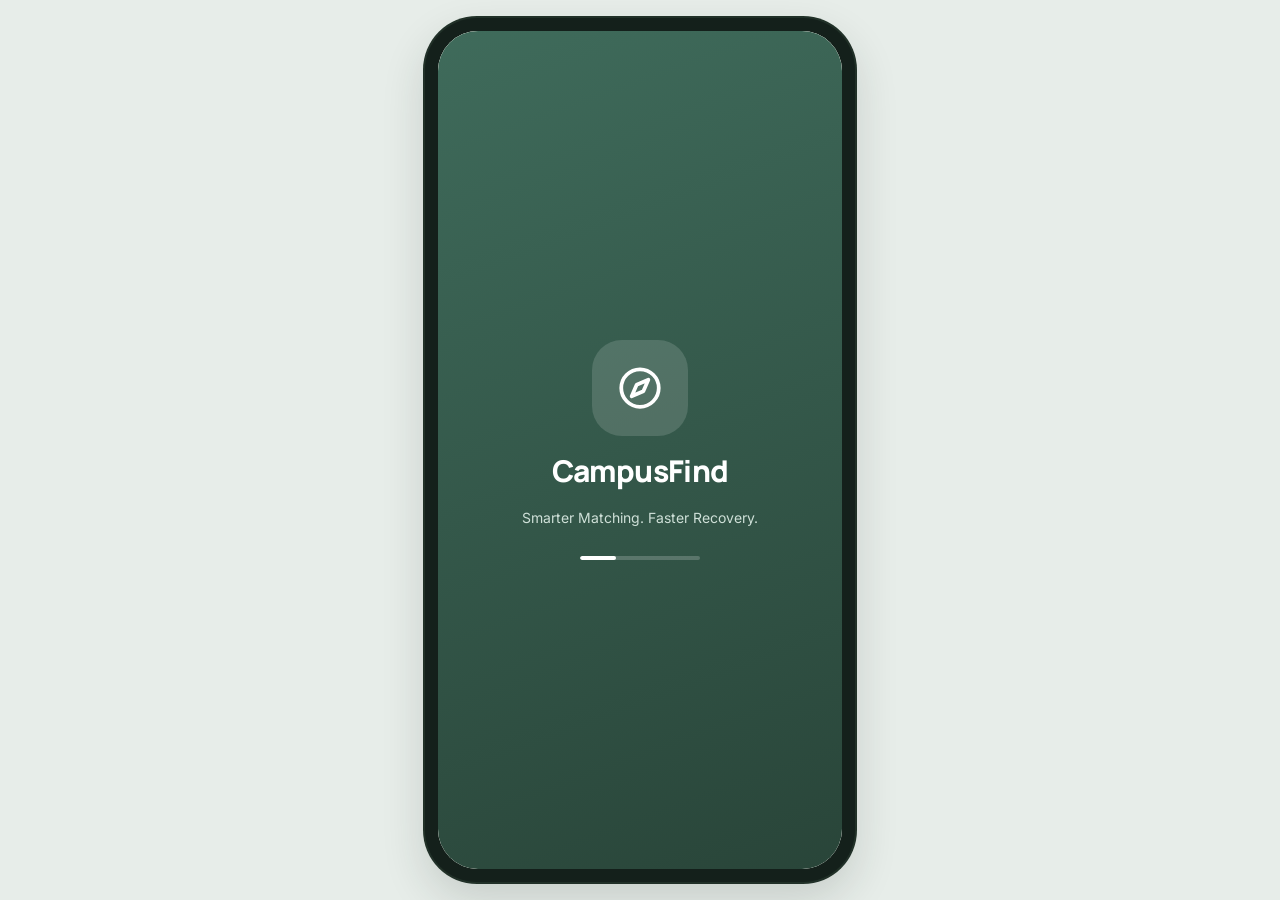
==== frontend/index.html @ 3fe53d8c "frontend" ====
<!DOCTYPE html>
<html lang="en">
<head>
<meta charset="UTF-8">
<meta name="viewport" content="width=device-width, initial-scale=1.0, maximum-scale=1, viewport-fit=cover">
<meta name="theme-color" content="#3F6B5B">
<title>CampusFind — Smarter Matching. Faster Recovery.</title>
<link rel="stylesheet" href="css/styles.css">
</head>
<body>

<div class="device">
  <div class="app">

    <!-- App bar (rendered by JS) -->
    <header class="appbar" id="appbar"></header>

    <!-- Screen container (rendered by JS) -->
    <main class="screen" id="screen"></main>

    <!-- Bottom navigation (rendered by JS) -->
    <nav class="tabbar" id="tabbar"></nav>

    <!-- Floating report button -->
    <button class="fab" id="fab" aria-label="Report an item">
      <svg class="ic" viewBox="0 0 24 24"><path d="M12 5v14M5 12h14"/></svg>
    </button>

    <!-- Sheets / modals -->
    <div class="backdrop" id="backdrop"></div>

    <!-- Splash / onboarding overlay -->
    <div class="overlay" id="splash">
      <div class="splash">
        <div class="logo"><svg class="ic" viewBox="0 0 24 24" style="stroke:#fff;fill:none;stroke-width:1.8"><circle cx="12" cy="12" r="9"/><path d="m16 8-2.4 5.6L8 16l2.4-5.6z"/></svg></div>
        <h1>CampusFind</h1>
        <p>Smarter Matching. Faster Recovery.</p>
        <div class="load"><i></i></div>
      </div>
    </div>
    <div class="overlay" id="onboarding" style="display:none"></div>

  </div>
</div>

<script src="js/art.js"></script>
<script src="js/data.js"></script>
<script src="js/app.js"></script>
</body>
</html>
---- frontend/css/styles.css ----
@import url('https://fonts.googleapis.com/css2?family=Manrope:wght@400;500;600;700;800&family=Inter:wght@400;500;600;700&display=swap');

/* =========================================================
   CampusFind — Mobile-first design system (sage / cream)
   HTML + CSS + Vanilla JS. No frameworks.
   ========================================================= */

:root {
  --sage: #3F6B5B;
  --sage-600: #345a4c;
  --sage-700: #294539;
  --sage-light: #DCE9E2;
  --sage-050: #EDF3EF;
  --cream: #F7F4ED;
  --white: #FFFFFF;
  --charcoal: #1F2925;
  --beige: #C49A6C;
  --beige-bg: #F3E9DA;

  --success: #4F8A68; --success-bg: #E4F0E8;
  --warning: #C58A45; --warning-bg: #F7EDDD;
  --error:   #B85C5C; --error-bg:   #F6E4E2;

  --text: #1F2925;
  --text-2: #566159;
  --muted: #8A958D;
  --faint: #AEB6AE;
  --line: #E9E3D6;
  --line-2: #DED7C7;

  --r: 16px; --r-sm: 12px; --r-lg: 22px; --r-xl: 28px; --pill: 999px;
  --sh-sm: 0 1px 3px rgba(31,41,37,.06);
  --sh: 0 6px 20px rgba(31,41,37,.08);
  --sh-lg: 0 18px 44px rgba(31,41,37,.16);
  --ring: 0 0 0 4px rgba(63,107,91,.18);

  --f-head: "Manrope", system-ui, sans-serif;
  --f-body: "Inter", system-ui, sans-serif;
  --tab-h: 68px;
}

* { box-sizing: border-box; -webkit-tap-highlight-color: transparent; }
html { scroll-behavior: smooth; }
body {
  margin: 0; font-family: var(--f-body); color: var(--text);
  background: #E7EDE9; line-height: 1.5; font-size: 15px;
  -webkit-font-smoothing: antialiased;
  display: grid; place-items: center; min-height: 100vh;
}
a { color: inherit; text-decoration: none; }
img { max-width: 100%; display: block; }
h1,h2,h3,h4 { margin: 0; font-family: var(--f-head); font-weight: 800; letter-spacing: -0.02em; line-height: 1.15; }
p { margin: 0; }
button { font-family: inherit; cursor: pointer; border: none; background: none; }
svg { display: block; }
input, textarea, select { font-family: inherit; }
:focus-visible { outline: none; box-shadow: var(--ring); border-radius: 8px; }
.ic { width: 22px; height: 22px; stroke: currentColor; fill: none; stroke-width: 1.9; stroke-linecap: round; stroke-linejoin: round; }

/* ---------- Device frame (desktop) ---------- */
.device {
  width: 430px; height: 924px; max-height: 96vh;
  background: #14201b; border-radius: 52px; padding: 13px;
  box-shadow: var(--sh-lg), 0 0 0 2px #223229; position: relative;
}
.device::after { /* speaker notch */
  content: ""; position: absolute; top: 26px; left: 50%; transform: translateX(-50%);
  width: 120px; height: 26px; background: #14201b; border-radius: var(--pill); z-index: 40;
}
.app {
  position: relative; width: 100%; height: 100%; background: var(--cream);
  border-radius: 40px; overflow: hidden; display: flex; flex-direction: column;
}

/* ---------- App bar ---------- */
.appbar {
  flex-shrink: 0; padding: 52px 18px 14px; background: var(--cream);
  display: flex; align-items: center; gap: 12px; z-index: 20;
  border-bottom: 1px solid transparent; transition: box-shadow .2s;
}
.appbar.solid { background: var(--white); border-bottom-color: var(--line); }
.appbar .ab-title { font-family: var(--f-head); font-weight: 800; font-size: 19px; }
.appbar .ab-sub { font-size: 12.5px; color: var(--muted); }
.appbar .ab-actions { margin-left: auto; display: flex; gap: 8px; }
.ab-btn { width: 42px; height: 42px; border-radius: 13px; background: var(--white); border: 1px solid var(--line); display: grid; place-items: center; color: var(--charcoal); position: relative; box-shadow: var(--sh-sm); }
.ab-btn .ic { width: 20px; height: 20px; }
.ab-btn .ndot { position: absolute; top: 9px; right: 10px; width: 8px; height: 8px; border-radius: 50%; background: var(--error); border: 2px solid var(--white); }
.ab-back { width: 42px; height: 42px; border-radius: 13px; background: var(--white); border: 1px solid var(--line); display: grid; place-items: center; box-shadow: var(--sh-sm); }
.ab-logo { display: flex; align-items: center; gap: 9px; }
.ab-logo .mk { width: 38px; height: 38px; border-radius: 12px; background: var(--sage); color: #fff; display: grid; place-items: center; }
.ab-logo .mk .ic { width: 20px; height: 20px; }
.ab-logo b { font-family: var(--f-head); font-size: 18px; font-weight: 800; }

/* ---------- Screen scroller ---------- */
.screen { flex: 1; overflow-y: auto; overflow-x: hidden; padding: 4px 18px calc(var(--tab-h) + 28px); -webkit-overflow-scrolling: touch; scroll-behavior: smooth; }
.screen.no-tab { padding-bottom: 28px; }
.screen::-webkit-scrollbar { width: 0; }
.screen-anim { animation: fadeUp .28s ease; }
@keyframes fadeUp { from { opacity: 0; transform: translateY(8px); } to { opacity: 1; transform: none; } }

/* ---------- Bottom tab bar + FAB ---------- */
.tabbar {
  position: absolute; left: 0; right: 0; bottom: 0; height: var(--tab-h);
  background: rgba(255,255,255,.92); backdrop-filter: blur(12px);
  border-top: 1px solid var(--line); display: flex; align-items: stretch;
  z-index: 30; padding: 0 6px;
}
.tabbar.hidden { display: none; }
.tab { flex: 1; display: flex; flex-direction: column; align-items: center; justify-content: center; gap: 3px; color: var(--muted); font-size: 10.5px; font-weight: 600; }
.tab .ic { width: 23px; height: 23px; }
.tab.active { color: var(--sage); }
.tab.report-slot { position: relative; }
.fab {
  position: absolute; left: 50%; bottom: calc(var(--tab-h) - 30px); top: auto; transform: translateX(-50%);
  width: 58px; height: 58px; border-radius: 20px; background: var(--sage); color: #fff;
  display: grid; place-items: center; box-shadow: 0 10px 22px rgba(63,107,91,.42);
  transition: transform .12s; z-index: 31; border: 4px solid var(--cream);
}
.fab:active { transform: translateX(-50%) scale(.94); }
.fab .ic { width: 26px; height: 26px; stroke-width: 2.4; }
.tab.report-slot span { margin-top: 34px; color: var(--sage); }

/* ---------- Buttons ---------- */
.btn {
  display: inline-flex; align-items: center; justify-content: center; gap: 9px;
  height: 50px; padding: 0 22px; border-radius: 14px; font-family: var(--f-head);
  font-size: 15px; font-weight: 700; background: var(--sage); color: #fff;
  transition: transform .08s, box-shadow .16s, background .15s; box-shadow: 0 8px 18px rgba(63,107,91,.26);
}
.btn .ic { width: 19px; height: 19px; stroke-width: 2.3; }
.btn:active { transform: translateY(1px) scale(.99); }
.btn:hover { background: var(--sage-600); }
.btn.block { width: 100%; }
.btn.secondary { background: var(--white); color: var(--sage); border: 1.5px solid var(--sage-light); box-shadow: var(--sh-sm); }
.btn.secondary:hover { background: var(--sage-050); }
.btn.beige { background: var(--beige); box-shadow: 0 8px 18px rgba(196,154,108,.3); }
.btn.beige:hover { background: #b98d5e; }
.btn.ghost { background: var(--sage-050); color: var(--sage); box-shadow: none; }
.btn.success { background: var(--success); box-shadow: 0 8px 18px rgba(79,138,104,.3); }
.btn.sm { height: 40px; font-size: 13.5px; padding: 0 16px; border-radius: 11px; }
.btn.lg { height: 54px; font-size: 16px; }
.btn[disabled] { opacity: .5; pointer-events: none; }

/* sticky action bar at screen bottom */
.sticky-actions { position: sticky; bottom: 0; margin: 18px -18px 0; padding: 14px 18px calc(env(safe-area-inset-bottom) + 14px); background: linear-gradient(180deg, transparent, var(--cream) 22%); }

/* ---------- Cards ---------- */
.card { background: var(--white); border: 1px solid var(--line); border-radius: var(--r); box-shadow: var(--sh-sm); }
.card.pad { padding: 18px; }
.card.flat { box-shadow: none; }

/* ---------- Section head ---------- */
.sec { display: flex; align-items: center; gap: 10px; margin: 24px 0 13px; }
.sec h2 { font-size: 17px; font-weight: 800; }
.sec .link { margin-left: auto; color: var(--sage); font-weight: 700; font-size: 13px; display: inline-flex; align-items: center; gap: 4px; }
.sec .link .ic { width: 15px; height: 15px; }

/* ---------- Greeting / hero ---------- */
.greet { font-size: 13.5px; color: var(--text-2); }
.greet-h { font-family: var(--f-head); font-size: 24px; font-weight: 800; margin-top: 2px; }

.hero {
  margin-top: 18px; border-radius: var(--r-lg); padding: 22px; color: #fff; position: relative; overflow: hidden;
  background: linear-gradient(135deg, var(--sage), var(--sage-700));
}
.hero::after { content: ""; position: absolute; right: -40px; top: -40px; width: 160px; height: 160px; border-radius: 50%; background: rgba(255,255,255,.07); }
.hero .tagpill { display: inline-flex; align-items: center; gap: 7px; background: rgba(255,255,255,.16); padding: 5px 12px; border-radius: var(--pill); font-size: 11.5px; font-weight: 700; margin-bottom: 12px; }
.hero .tagpill .ic { width: 14px; height: 14px; }
.hero h2 { font-size: 22px; font-weight: 800; }
.hero p { color: #d6e5dd; font-size: 13.5px; margin-top: 6px; max-width: 240px; }
.hero .h-actions { display: flex; gap: 10px; margin-top: 18px; position: relative; z-index: 1; }
.hero .btn.secondary { background: rgba(255,255,255,.16); color: #fff; border-color: rgba(255,255,255,.25); box-shadow: none; }
.hero .btn.secondary:hover { background: rgba(255,255,255,.26); }
.hero .btn { background: #fff; color: var(--sage); box-shadow: none; }

/* ---------- Stat row ---------- */
.stat-row { display: grid; grid-template-columns: repeat(3,1fr); gap: 11px; margin-top: 16px; }
.stat { background: var(--white); border: 1px solid var(--line); border-radius: var(--r-sm); padding: 14px 12px; box-shadow: var(--sh-sm); }
.stat .n { font-family: var(--f-head); font-size: 22px; font-weight: 800; }
.stat .l { font-size: 11px; color: var(--muted); margin-top: 2px; line-height: 1.3; }
.stat .ic-b { width: 30px; height: 30px; border-radius: 9px; display: grid; place-items: center; margin-bottom: 9px; }
.stat .ic-b .ic { width: 16px; height: 16px; }

/* ---------- Item art (SVG "photos") ---------- */
.art { width: 100%; height: 100%; display: block; }
img.art { object-fit: cover; }
.art-wrap { background: var(--sage-050); display: grid; place-items: center; overflow: hidden; }
.art-wrap svg.art { padding: 8%; }

/* horizontal recent card */
.h-scroll { display: flex; gap: 12px; overflow-x: auto; margin: 0 -18px; padding: 2px 18px 6px; scrollbar-width: none; }
.h-scroll::-webkit-scrollbar { display: none; }
.rec-card { flex: 0 0 150px; background: var(--white); border: 1px solid var(--line); border-radius: var(--r); overflow: hidden; box-shadow: var(--sh-sm); }
.rec-card .art-wrap { aspect-ratio: 4/3; position: relative; }
.rec-card .body { padding: 10px 12px 12px; }
.rec-card b { font-size: 13.5px; font-weight: 700; display: block; }
.rec-card .meta { font-size: 11px; color: var(--muted); margin-top: 3px; display: flex; align-items: center; gap: 4px; }
.rec-card .meta .ic { width: 12px; height: 12px; }

/* ---------- badges ---------- */
.badge { position: absolute; top: 9px; left: 9px; padding: 4px 10px; border-radius: var(--pill); font-size: 10.5px; font-weight: 800; z-index: 2; }
.badge.lost { background: var(--beige-bg); color: #9c6d33; }
.badge.found { background: var(--success-bg); color: var(--success); }
.tag { display: inline-flex; align-items: center; gap: 5px; padding: 5px 11px; border-radius: var(--pill); font-size: 11.5px; font-weight: 700; background: var(--sage-050); color: var(--sage); }
.tag.ai { background: var(--sage-light); color: var(--sage-700); }

.status-badge { display: inline-flex; align-items: center; gap: 6px; padding: 5px 11px; border-radius: var(--pill); font-size: 11px; font-weight: 700; }
.status-badge .dot { width: 6px; height: 6px; border-radius: 50%; background: currentColor; }
.st-searching { background: var(--sage-050); color: var(--sage); }
.st-match { background: var(--beige-bg); color: #9c6d33; }
.st-verify { background: var(--warning-bg); color: var(--warning); }
.st-recovered { background: var(--success-bg); color: var(--success); }

/* ---------- how it works ---------- */
.hiw { display: grid; grid-template-columns: 1fr 1fr; gap: 11px; }
.hiw .step { background: var(--white); border: 1px solid var(--line); border-radius: var(--r-sm); padding: 15px; box-shadow: var(--sh-sm); }
.hiw .step .n { width: 34px; height: 34px; border-radius: 10px; background: var(--sage-050); color: var(--sage); display: grid; place-items: center; margin-bottom: 10px; }
.hiw .step .n .ic { width: 18px; height: 18px; }
.hiw .step b { font-size: 13.5px; display: block; }
.hiw .step p { font-size: 11.5px; color: var(--muted); margin-top: 3px; }
.hiw .step .idx { font-family: var(--f-head); font-size: 12px; color: var(--beige); font-weight: 800; }

/* ---------- search + filters ---------- */
.searchbar { display: flex; gap: 10px; margin: 8px 0 14px; }
.search { flex: 1; display: flex; align-items: center; gap: 9px; background: var(--white); border: 1px solid var(--line); border-radius: 14px; padding: 0 14px; height: 48px; box-shadow: var(--sh-sm); }
.search .ic { width: 18px; height: 18px; color: var(--faint); }
.search input { border: none; outline: none; background: none; width: 100%; font-size: 14px; }
.search:focus-within { border-color: var(--sage); box-shadow: var(--ring); }
.filter-btn { width: 48px; height: 48px; border-radius: 14px; background: var(--sage); color: #fff; display: grid; place-items: center; box-shadow: var(--sh-sm); }
.filter-btn .ic { width: 20px; height: 20px; }
.chips { display: flex; gap: 8px; overflow-x: auto; margin: 0 -18px 16px; padding: 2px 18px; scrollbar-width: none; }
.chips::-webkit-scrollbar { display: none; }
.chip { flex: 0 0 auto; padding: 8px 15px; border-radius: var(--pill); border: 1px solid var(--line-2); background: var(--white); font-size: 13px; font-weight: 600; color: var(--text-2); }
.chip.active { background: var(--sage); color: #fff; border-color: var(--sage); }

/* ---------- item grid ---------- */
.grid { display: grid; grid-template-columns: 1fr 1fr; gap: 13px; }
.item-card { background: var(--white); border: 1px solid var(--line); border-radius: var(--r); overflow: hidden; box-shadow: var(--sh-sm); transition: transform .12s, box-shadow .18s; }
.item-card:active { transform: scale(.98); }
.item-card .art-wrap { aspect-ratio: 1/1; position: relative; }
.item-card .body { padding: 11px 12px 13px; }
.item-card b { font-size: 13.5px; font-weight: 700; }
.item-card .meta { font-size: 11px; color: var(--muted); margin-top: 3px; display: flex; align-items: center; gap: 4px; }
.item-card .meta .ic { width: 12px; height: 12px; }

/* ---------- report form ---------- */
.field { margin-bottom: 16px; }
.field label { display: block; font-size: 13px; font-weight: 700; margin-bottom: 8px; }
.field .req { color: var(--error); }
.input, .textarea, select.input {
  width: 100%; padding: 14px 15px; font-size: 14.5px; color: var(--text);
  border: 1px solid var(--line-2); border-radius: 13px; background: var(--white);
  transition: border .15s, box-shadow .15s;
}
.input::placeholder, .textarea::placeholder { color: var(--faint); }
.input:focus, .textarea:focus, select.input:focus { border-color: var(--sage); box-shadow: var(--ring); outline: none; }
.input.err, .textarea.err { border-color: var(--error); }
.err-msg { color: var(--error); font-size: 12px; margin-top: 6px; display: none; }
.err-msg.show { display: block; }
.textarea { min-height: 92px; resize: vertical; }
.two { display: grid; grid-template-columns: 1fr 1fr; gap: 12px; }
.with-ic { position: relative; }
.with-ic .ic { position: absolute; left: 14px; top: 50%; transform: translateY(-50%); width: 17px; height: 17px; color: var(--faint); }
.with-ic .input { padding-left: 40px; }

/* image upload */
.upload { border: 2px dashed var(--line-2); border-radius: var(--r); background: var(--white); padding: 26px 18px; text-align: center; cursor: pointer; transition: border .15s, background .15s; position: relative; overflow: hidden; }
.upload:active { background: var(--sage-050); }
.upload.drag { border-color: var(--sage); background: var(--sage-050); }
.upload .u-ic { width: 52px; height: 52px; border-radius: 15px; margin: 0 auto 12px; background: var(--sage-050); color: var(--sage); display: grid; place-items: center; }
.upload .u-ic .ic { width: 25px; height: 25px; }
.upload b { font-size: 14.5px; }
.upload span { font-size: 12.5px; color: var(--muted); display: block; margin-top: 3px; }
.upload .preview { position: absolute; inset: 0; display: none; }
.upload .preview .art-wrap { width: 100%; height: 100%; }
.upload.has .prompt { display: none; }
.upload.has .preview { display: block; }
.upload.has { padding: 0; border-style: solid; aspect-ratio: 16/10; }
.upload .change { display: none; position: absolute; bottom: 10px; right: 10px; background: rgba(31,41,37,.72); color: #fff; font-size: 11px; font-weight: 700; padding: 6px 11px; border-radius: var(--pill); z-index: 3; }
.upload.has .change { display: block; }

/* ---------- AI analysis screen ---------- */
.ai-stage { position: relative; aspect-ratio: 1/1; border-radius: var(--r-lg); overflow: hidden; background: var(--sage-050); border: 1px solid var(--line); margin: 10px 0 18px; }
.ai-stage .art-wrap { width: 100%; height: 100%; }
.ai-stage .scan { position: absolute; left: 0; right: 0; height: 3px; background: linear-gradient(90deg, transparent, var(--sage), transparent); box-shadow: 0 0 14px 3px rgba(63,107,91,.5); animation: scanmove 2.1s ease-in-out infinite; }
.ai-stage .scan-glow { position: absolute; inset: 0; background: linear-gradient(180deg, transparent, rgba(63,107,91,.10)); animation: scanmove 2.1s ease-in-out infinite; }
@keyframes scanmove { 0%{ top: 4%; } 50%{ top: 92%; } 100%{ top: 4%; } }
.ai-stage .corner { position: absolute; width: 26px; height: 26px; border: 3px solid rgba(255,255,255,.9); }
.ai-stage .c1{top:14px;left:14px;border-right:none;border-bottom:none;border-radius:8px 0 0 0}
.ai-stage .c2{top:14px;right:14px;border-left:none;border-bottom:none;border-radius:0 8px 0 0}
.ai-stage .c3{bottom:14px;left:14px;border-right:none;border-top:none;border-radius:0 0 0 8px}
.ai-stage .c4{bottom:14px;right:14px;border-left:none;border-top:none;border-radius:0 0 8px 0}
.ai-title { text-align: center; }
.ai-title .tag { margin-bottom: 12px; }

.progress-steps { display: flex; flex-direction: column; gap: 3px; margin-top: 8px; }
.pstep { display: flex; align-items: center; gap: 12px; padding: 11px 4px; font-size: 14px; font-weight: 600; }
.pstep .pc { width: 26px; height: 26px; border-radius: 50%; display: grid; place-items: center; flex-shrink: 0; background: var(--sage-050); color: var(--faint); border: 2px solid var(--line-2); }
.pstep .pc .ic { width: 14px; height: 14px; stroke-width: 3; }
.pstep.done { color: var(--text); }
.pstep.done .pc { background: var(--success); border-color: var(--success); color: #fff; }
.pstep.active { color: var(--sage); }
.pstep.active .pc { border-color: var(--sage); background: var(--white); }
.pstep.active .pc .spin { width: 12px; height: 12px; border: 2px solid var(--sage-light); border-top-color: var(--sage); border-radius: 50%; animation: spin .7s linear infinite; }
.pstep.pending { color: var(--faint); }
@keyframes spin { to { transform: rotate(360deg); } }

.understand { display: grid; gap: 1px; }
.u-row { display: flex; align-items: center; padding: 12px 2px; border-bottom: 1px solid var(--line); font-size: 14px; }
.u-row:last-child { border: none; }
.u-row .k { color: var(--muted); font-weight: 600; }
.u-row .v { margin-left: auto; font-weight: 700; }
.ai-note { display: flex; gap: 11px; align-items: center; background: var(--sage-light); border-radius: var(--r); padding: 13px 15px; margin-top: 16px; }
.ai-note .ic-b { width: 36px; height: 36px; border-radius: 11px; background: var(--sage); color: #fff; display: grid; place-items: center; flex-shrink: 0; }
.ai-note b { font-size: 13px; } .ai-note p { font-size: 11.5px; color: var(--sage-700); }

/* AI concept strip */
.ai-flow { display: flex; align-items: center; gap: 6px; flex-wrap: wrap; background: var(--white); border: 1px dashed var(--line-2); border-radius: var(--r); padding: 14px; font-size: 11.5px; font-weight: 600; }
.ai-flow .node { padding: 6px 10px; border-radius: 9px; background: var(--sage-050); color: var(--sage); }
.ai-flow .node.human { background: var(--beige-bg); color: #9c6d33; }
.ai-flow .arr { color: var(--faint); }

/* ---------- match cards ---------- */
.your-item { display: flex; align-items: center; gap: 13px; padding: 14px; }
.your-item .art-wrap { width: 60px; height: 60px; border-radius: 13px; flex-shrink: 0; }
.your-item .k { font-size: 11px; color: var(--muted); font-weight: 700; text-transform: uppercase; letter-spacing: .04em; }
.your-item b { font-size: 15px; }

.match-card { overflow: hidden; margin-bottom: 14px; }
.match-card .top { display: flex; gap: 13px; padding: 14px; align-items: center; }
.match-card .art-wrap { width: 74px; height: 74px; border-radius: 14px; flex-shrink: 0; }
.match-card .score { margin-left: auto; text-align: center; }
.match-card .score .pct { font-family: var(--f-head); font-size: 22px; font-weight: 800; color: var(--sage); }
.match-card .score .lbl { font-size: 9.5px; color: var(--muted); font-weight: 700; text-transform: uppercase; }
.score-bar { height: 6px; border-radius: var(--pill); background: var(--sage-050); overflow: hidden; margin: 0 14px; }
.score-bar i { display: block; height: 100%; border-radius: var(--pill); background: var(--sage); }
.match-card .reasons { padding: 12px 14px; display: grid; gap: 8px; }
.reason { display: flex; align-items: center; gap: 9px; font-size: 12.5px; color: var(--text-2); }
.reason .ic-b { width: 20px; height: 20px; border-radius: 6px; background: var(--success-bg); color: var(--success); display: grid; place-items: center; flex-shrink: 0; }
.reason .ic-b .ic { width: 12px; height: 12px; stroke-width: 3; }
.match-card .cta { padding: 0 14px 14px; }
.poss-tag { display: inline-flex; align-items: center; gap: 5px; font-size: 10.5px; font-weight: 800; color: var(--beige); background: var(--beige-bg); padding: 3px 9px; border-radius: var(--pill); }

/* match details analysis */
.analysis { display: grid; gap: 1px; }
.an-row { display: flex; align-items: center; padding: 13px 2px; border-bottom: 1px solid var(--line); font-size: 14px; }
.an-row:last-child { border: none; }
.an-row .k { font-weight: 600; color: var(--text-2); }
.an-row .v { margin-left: auto; display: inline-flex; align-items: center; gap: 7px; font-weight: 700; }
.an-row .v .ic-b { width: 20px; height: 20px; border-radius: 6px; background: var(--success-bg); color: var(--success); display: grid; place-items: center; }
.an-row .v .ic-b .ic { width: 12px; height: 12px; stroke-width: 3; }

/* ---------- alerts ---------- */
.alert { display: flex; gap: 11px; padding: 14px 15px; border-radius: var(--r); font-size: 13px; align-items: flex-start; }
.alert .ic { width: 19px; height: 19px; flex-shrink: 0; margin-top: 1px; }
.alert.warn { background: var(--warning-bg); color: #96652b; border: 1px solid #ecd6ac; }
.alert.info { background: var(--sage-050); color: var(--sage-700); border: 1px solid var(--sage-light); }
.alert.ok { background: var(--success-bg); color: var(--success); border: 1px solid #c4e2ce; }
.alert.err { background: var(--error-bg); color: var(--error); border: 1px solid #eecbc9; }
.alert b { font-weight: 800; }

/* ---------- verification ---------- */
.verify-hero { text-align: center; padding: 12px 0 4px; }
.verify-hero .shield { width: 66px; height: 66px; border-radius: 20px; margin: 0 auto 14px; background: var(--sage-light); color: var(--sage); display: grid; place-items: center; }
.verify-hero .shield .ic { width: 32px; height: 32px; }
.verify-hero p { color: var(--text-2); font-size: 13.5px; margin-top: 8px; }
.q-label { font-size: 13.5px; font-weight: 700; margin-bottom: 8px; }

/* ---------- recovery ---------- */
.verified { text-align: center; background: var(--success-bg); border: 1px solid #c4e2ce; border-radius: var(--r-lg); padding: 26px 20px; }
.verified .vc { width: 60px; height: 60px; border-radius: 50%; margin: 0 auto 14px; background: var(--success); color: #fff; display: grid; place-items: center; box-shadow: 0 8px 18px rgba(79,138,104,.35); }
.verified .vc .ic { width: 32px; height: 32px; stroke-width: 2.6; }
.verified h2 { color: var(--success); font-size: 20px; }
.verified p { color: #3c6b50; font-size: 13px; margin-top: 6px; }
.conn { display: flex; flex-direction: column; align-items: center; gap: 0; padding: 8px 0; }
.conn .node { display: flex; align-items: center; gap: 12px; background: var(--white); border: 1px solid var(--line); border-radius: var(--r); padding: 14px 16px; width: 100%; box-shadow: var(--sh-sm); }
.conn .node .av { width: 40px; height: 40px; border-radius: 12px; display: grid; place-items: center; flex-shrink: 0; }
.conn .node .av .ic { width: 20px; height: 20px; }
.conn .node b { font-size: 14px; } .conn .node span { font-size: 11.5px; color: var(--muted); }
.conn .arr { color: var(--sage); padding: 8px 0; }
.conn .arr .ic { width: 22px; height: 22px; }
.conn .node.mid { background: var(--sage); color: #fff; border-color: var(--sage); justify-content: center; }
.conn .node.mid .av { background: rgba(255,255,255,.18); color: #fff; }

/* ---------- confirmation / success screen ---------- */
.confirm { text-align: center; padding: 30px 10px 10px; }
.confirm .cc { width: 84px; height: 84px; border-radius: 50%; margin: 0 auto 18px; background: var(--success-bg); color: var(--success); display: grid; place-items: center; position: relative; }
.confirm .cc .ic { width: 42px; height: 42px; stroke-width: 2.4; }
.confirm .cc::before { content: ""; position: absolute; inset: -10px; border-radius: 50%; border: 2px solid var(--success-bg); }
.confirm h2 { font-size: 22px; }
.confirm p { color: var(--text-2); font-size: 14px; margin-top: 10px; }

/* ---------- my reports tabs ---------- */
.seg { display: flex; background: var(--sage-050); border-radius: 13px; padding: 4px; margin: 8px 0 16px; }
.seg button { flex: 1; height: 38px; border-radius: 10px; font-size: 13px; font-weight: 700; color: var(--text-2); }
.seg button.active { background: var(--white); color: var(--sage); box-shadow: var(--sh-sm); }
.report-item { display: flex; gap: 13px; align-items: center; padding: 12px; margin-bottom: 11px; }
.report-item .art-wrap { width: 58px; height: 58px; border-radius: 13px; flex-shrink: 0; }
.report-item b { font-size: 14px; }
.report-item .meta { font-size: 11.5px; color: var(--muted); margin-top: 3px; }

/* ---------- notifications ---------- */
.notif { display: flex; gap: 13px; padding: 14px; margin-bottom: 11px; }
.notif .ni { width: 42px; height: 42px; border-radius: 13px; display: grid; place-items: center; flex-shrink: 0; }
.notif .ni .ic { width: 20px; height: 20px; }
.notif b { font-size: 14px; }
.notif p { font-size: 12.5px; color: var(--text-2); margin-top: 2px; }
.notif .t { font-size: 11px; color: var(--faint); margin-top: 5px; }
.notif.unread { border-color: var(--sage-light); background: var(--sage-050); }

/* ---------- profile ---------- */
.profile-head { text-align: center; padding: 12px 0 18px; }
.profile-head .pa { width: 84px; height: 84px; border-radius: 50%; margin: 0 auto 12px; background: var(--sage); color: #fff; display: grid; place-items: center; font-family: var(--f-head); font-size: 30px; font-weight: 800; box-shadow: var(--sh); }
.profile-head .pa .ic { width: 38px; height: 38px; stroke-width: 1.9; }
.profile-head h2 { font-size: 20px; }
.profile-head p { color: var(--muted); font-size: 13px; margin-top: 3px; }
.menu-list { display: grid; gap: 2px; }
.menu-row { display: flex; align-items: center; gap: 14px; padding: 15px 16px; background: var(--white); border: 1px solid var(--line); box-shadow: var(--sh-sm); }
.menu-list .menu-row:first-child { border-radius: var(--r) var(--r) 0 0; }
.menu-list .menu-row:last-child { border-radius: 0 0 var(--r) var(--r); }
.menu-row .mi { width: 38px; height: 38px; border-radius: 11px; background: var(--sage-050); color: var(--sage); display: grid; place-items: center; }
.menu-row .mi .ic { width: 19px; height: 19px; }
.menu-row .chev { margin-left: auto; color: var(--faint); }
.menu-row.danger .mi { background: var(--error-bg); color: var(--error); }
.menu-row.danger b { color: var(--error); }

/* ---------- skeleton ---------- */
.sk { position: relative; overflow: hidden; background: #eee7d9; border-radius: 8px; }
.sk::after { content: ""; position: absolute; inset: 0; background: linear-gradient(90deg, transparent, rgba(255,255,255,.6), transparent); animation: shimmer 1.3s infinite; }
@keyframes shimmer { 100% { transform: translateX(100%); } }
.sk-card { background: var(--white); border: 1px solid var(--line); border-radius: var(--r); overflow: hidden; }
.sk-card .sk-img { aspect-ratio: 1/1; border-radius: 0; }
.sk-card .sk-body { padding: 11px 12px 14px; }
.sk-line { height: 11px; margin-bottom: 8px; }

/* ---------- empty / error state ---------- */
.empty { text-align: center; padding: 44px 20px; }
.empty .ei { width: 84px; height: 84px; border-radius: 24px; margin: 0 auto 16px; background: var(--sage-050); color: var(--sage); display: grid; place-items: center; }
.empty .ei .ic { width: 40px; height: 40px; stroke-width: 1.5; }
.empty h3 { font-size: 17px; }
.empty p { color: var(--muted); font-size: 13.5px; margin-top: 7px; max-width: 260px; margin-left: auto; margin-right: auto; }
.empty .btn { margin-top: 18px; }

/* ---------- toast ---------- */
.toast-wrap { position: absolute; left: 16px; right: 16px; bottom: calc(var(--tab-h) + 16px); z-index: 60; display: flex; flex-direction: column; gap: 9px; pointer-events: none; }
.toast { background: var(--charcoal); color: #fff; padding: 13px 16px; border-radius: 13px; font-size: 13.5px; font-weight: 600; box-shadow: var(--sh-lg); display: flex; gap: 10px; align-items: center; animation: toastin .25s ease; }
.toast .ic { width: 18px; height: 18px; color: #8fd3a8; flex-shrink: 0; }
.toast.err .ic { color: #e79b9b; }
@keyframes toastin { from { transform: translateY(14px); opacity: 0; } to { transform: none; opacity: 1; } }

/* ---------- modal / sheet ---------- */
.backdrop { position: absolute; inset: 0; background: rgba(20,32,27,.5); z-index: 50; display: none; align-items: flex-end; justify-content: center; backdrop-filter: blur(2px); }
.backdrop.open { display: flex; animation: fade .2s ease; }
@keyframes fade { from { opacity: 0; } to { opacity: 1; } }
.sheet { background: var(--white); border-radius: 24px 24px 0 0; width: 100%; padding: 10px 20px calc(env(safe-area-inset-bottom) + 22px); animation: sheetup .28s cubic-bezier(.2,.8,.25,1); max-height: 85%; overflow-y: auto; }
@keyframes sheetup { from { transform: translateY(100%); } to { transform: none; } }
.sheet .grab { width: 40px; height: 4px; border-radius: var(--pill); background: var(--line-2); margin: 0 auto 16px; }
.sheet h3 { font-size: 18px; margin-bottom: 6px; }
.modal-center { align-items: center; padding: 20px; }
.modal { background: var(--white); border-radius: 22px; width: 100%; max-width: 340px; padding: 24px; text-align: center; animation: pop .2s ease; }
@keyframes pop { from { transform: scale(.94); opacity: 0; } to { transform: none; opacity: 1; } }
.modal .mic { width: 60px; height: 60px; border-radius: 18px; margin: 0 auto 14px; display: grid; place-items: center; }
.modal .mic .ic { width: 30px; height: 30px; }
.modal h3 { font-size: 18px; } .modal p { font-size: 13.5px; color: var(--text-2); margin-top: 8px; }
.modal .m-actions { display: flex; gap: 10px; margin-top: 20px; }
.modal .m-actions .btn { flex: 1; }

/* ---------- splash ---------- */
.overlay { position: absolute; inset: 0; z-index: 80; background: var(--cream); display: flex; flex-direction: column; }
.overlay.hide { opacity: 0; pointer-events: none; transition: opacity .4s; }
.splash { flex: 1; display: flex; flex-direction: column; align-items: center; justify-content: center; gap: 18px; background: linear-gradient(160deg, var(--sage), var(--sage-700)); color: #fff; }
.splash .logo { width: 96px; height: 96px; border-radius: 30px; background: rgba(255,255,255,.14); display: grid; place-items: center; animation: pop .5s ease; }
.splash .logo .ic { width: 50px; height: 50px; }
.splash h1 { font-size: 30px; font-weight: 800; }
.splash p { color: #cfe0d8; font-size: 14px; }
.splash .load { width: 120px; height: 4px; border-radius: var(--pill); background: rgba(255,255,255,.2); overflow: hidden; margin-top: 10px; }
.splash .load i { display: block; height: 100%; width: 30%; background: #fff; border-radius: var(--pill); animation: loadbar 1.4s ease-in-out infinite; }
@keyframes loadbar { 0%{ margin-left: -30%; } 100%{ margin-left: 100%; } }

/* ---------- onboarding ---------- */
.onb { flex: 1; display: flex; flex-direction: column; }
.onb .skip { align-self: flex-end; padding: 52px 20px 0; font-weight: 700; color: var(--muted); font-size: 14px; }
.onb .slides { flex: 1; display: flex; overflow: hidden; }
.onb .slide { min-width: 100%; padding: 10px 28px; display: flex; flex-direction: column; align-items: center; justify-content: center; text-align: center; gap: 8px; transition: transform .35s ease; }
.onb .slide .illo { width: 100%; max-width: 300px; margin-bottom: 20px; }
.onb .slide h2 { font-size: 24px; }
.onb .slide p { color: var(--text-2); font-size: 14px; max-width: 280px; }
.onb .dots { display: flex; gap: 7px; justify-content: center; padding: 8px; }
.onb .dots i { width: 8px; height: 8px; border-radius: 50%; background: var(--line-2); transition: width .25s, background .25s; }
.onb .dots i.on { width: 22px; background: var(--sage); }
.onb .foot { padding: 16px 24px calc(env(safe-area-inset-bottom) + 26px); }

/* ---------- desktop / tablet ---------- */
@media (min-width: 900px) {
  body { background: #E7EDE9; }
}

/* When rendered full-width (mobile real device or admin) */
@media (max-width: 480px) {
  body { display: block; background: var(--cream); }
  .device { width: 100%; height: 100dvh; max-height: none; border-radius: 0; padding: 0; box-shadow: none; }
  .device::after { display: none; }
  .app { border-radius: 0; }
  .appbar { padding-top: max(env(safe-area-inset-top), 18px); }
}

/* ---------- Admin dashboard (desktop) ---------- */
.admin { display: none; }
.admin-body { background: var(--cream); }
.admin-shell { display: grid; grid-template-columns: 248px 1fr; min-height: 100vh; }
.admin-side { background: var(--charcoal); color: #cfd8d2; padding: 24px 16px; }
.admin-side .brand { display: flex; align-items: center; gap: 10px; color: #fff; padding: 4px 8px 22px; }
.admin-side .brand .mk { width: 36px; height: 36px; border-radius: 11px; background: var(--sage); display: grid; place-items: center; }
.admin-side .brand .mk .ic { width: 19px; height: 19px; }
.admin-side .brand b { font-family: var(--f-head); font-size: 17px; font-weight: 800; }
.admin-side a { display: flex; align-items: center; gap: 12px; padding: 11px 14px; border-radius: 11px; font-size: 14px; font-weight: 600; color: #aeb9b2; margin-bottom: 3px; }
.admin-side a .ic { width: 18px; height: 18px; }
.admin-side a:hover { background: rgba(255,255,255,.06); color: #fff; }
.admin-side a.active { background: var(--sage); color: #fff; }
.admin-main { padding: 26px 32px; }
.admin-top { display: flex; align-items: center; gap: 14px; margin-bottom: 24px; }
.admin-top h1 { font-size: 24px; }
.admin-top .search { max-width: 320px; margin-left: auto; }
.admin-stats { display: grid; grid-template-columns: repeat(4,1fr); gap: 18px; margin-bottom: 24px; }
.admin-stat { background: var(--white); border: 1px solid var(--line); border-radius: var(--r); padding: 20px; box-shadow: var(--sh-sm); }
.admin-stat .ic-b { width: 44px; height: 44px; border-radius: 13px; display: grid; place-items: center; margin-bottom: 14px; }
.admin-stat .n { font-family: var(--f-head); font-size: 28px; font-weight: 800; }
.admin-stat .l { color: var(--muted); font-size: 13px; }
.admin-grid { display: grid; grid-template-columns: 1.4fr 1fr; gap: 20px; }
.tbl { width: 100%; border-collapse: collapse; }
.tbl th { text-align: left; font-size: 11.5px; text-transform: uppercase; letter-spacing: .04em; color: var(--muted); padding: 10px 12px; border-bottom: 1px solid var(--line); }
.tbl td { padding: 12px; border-bottom: 1px solid var(--line); font-size: 13.5px; }
.tbl tr:last-child td { border: none; }
.tbl .t-item { display: flex; align-items: center; gap: 10px; font-weight: 600; }
.tbl .t-item .art-wrap { width: 36px; height: 36px; border-radius: 9px; }
.admin-hide { display: none; }

@media (min-width: 1000px) {
  body.admin-body { display: block; place-items: initial; }
}
@media (max-width: 999px) {
  .admin-shell { grid-template-columns: 1fr; }
  .admin-side { display: none; }
  .admin-stats { grid-template-columns: repeat(2,1fr); }
  .admin-grid { grid-template-columns: 1fr; }
}

.list-plain { display: flex; flex-direction: column; gap: 12px; }
.lost-text-card { padding: 16px; }
.lost-text-card .lost-desc { font-size: 13.5px; line-height: 1.5; margin: 8px 0 6px; color: var(--ink, #1F2925); }
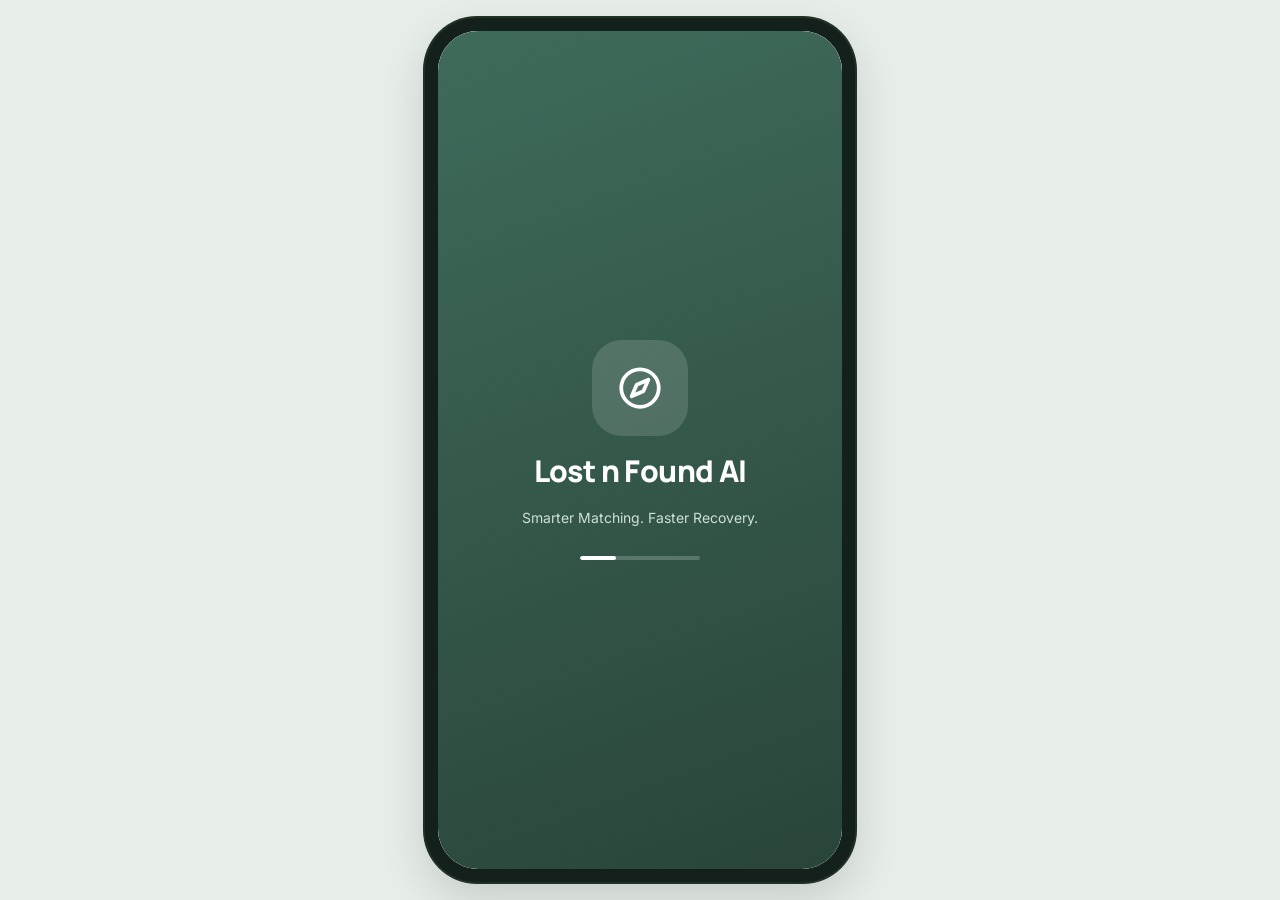
==== commit 85e43c45: "Polished Version" ====
--- a/frontend/index.html
+++ b/frontend/index.html
@@ -4,7 +4,8 @@
 <meta charset="UTF-8">
 <meta name="viewport" content="width=device-width, initial-scale=1.0, maximum-scale=1, viewport-fit=cover">
 <meta name="theme-color" content="#3F6B5B">
-<title>CampusFind — Smarter Matching. Faster Recovery.</title>
+<title>Lost n Found AI</title>
+<link rel="icon" type="image/png" href="./images/logo.png">
 <link rel="stylesheet" href="css/styles.css">
 </head>
 <body>
@@ -33,7 +34,7 @@
     <div class="overlay" id="splash">
       <div class="splash">
         <div class="logo"><svg class="ic" viewBox="0 0 24 24" style="stroke:#fff;fill:none;stroke-width:1.8"><circle cx="12" cy="12" r="9"/><path d="m16 8-2.4 5.6L8 16l2.4-5.6z"/></svg></div>
-        <h1>CampusFind</h1>
+        <h1>Lost n Found AI</h1>
         <p>Smarter Matching. Faster Recovery.</p>
         <div class="load"><i></i></div>
       </div>
@@ -44,7 +45,7 @@
 </div>
 
 <script src="js/art.js"></script>
-<script src="js/data.js"></script>
+<script src="js/api.js"></script>
 <script src="js/app.js"></script>
 </body>
 </html>
--- a/frontend/css/styles.css
+++ b/frontend/css/styles.css
@@ -37,6 +37,29 @@
   --f-head: "Manrope", system-ui, sans-serif;
   --f-body: "Inter", system-ui, sans-serif;
   --tab-h: 68px;
+  --tabbar-bg: rgba(255,255,255,.92);
+  --toast-bg: #1F2925;
+}
+
+:root[data-theme="dark"] {
+  --sage-light: #2C4038;
+  --sage-050: #23342C;
+  --cream: #141F1A;
+  --white: #1C2A24;
+  --charcoal: #ECEFEC;
+  --beige-bg: #3A2F22;
+  --success-bg: #1E3226;
+  --warning-bg: #3A2E1B;
+  --error-bg: #3A2020;
+  --text: #ECEFEC;
+  --text-2: #B7C0BA;
+  --muted: #93A29B;
+  --faint: #6B756F;
+  --line: #2A3A32;
+  --line-2: #33453C;
+  --toast-bg: #0B120F;
+  --tabbar-bg: rgba(20,31,26,.92);
+
 }
 
 * { box-sizing: border-box; -webkit-tap-highlight-color: transparent; }
@@ -101,7 +124,7 @@
 /* ---------- Bottom tab bar + FAB ---------- */
 .tabbar {
   position: absolute; left: 0; right: 0; bottom: 0; height: var(--tab-h);
-  background: rgba(255,255,255,.92); backdrop-filter: blur(12px);
+  background: var(--tabbar-bg); backdrop-filter: blur(12px);
   border-top: 1px solid var(--line); display: flex; align-items: stretch;
   z-index: 30; padding: 0 6px;
 }
@@ -392,7 +415,8 @@
 
 /* ---------- my reports tabs ---------- */
 .seg { display: flex; background: var(--sage-050); border-radius: 13px; padding: 4px; margin: 8px 0 16px; }
-.seg button { flex: 1; height: 38px; border-radius: 10px; font-size: 13px; font-weight: 700; color: var(--text-2); }
+.seg button { flex: 1; height: 38px; border-radius: 10px; font-size: 13px; font-weight: 700; color: var(--text-2); display: flex; align-items: center; justify-content: center; gap: 6px; }
+.seg button .ic { width: 16px; height: 16px; }
 .seg button.active { background: var(--white); color: var(--sage); box-shadow: var(--sh-sm); }
 .report-item { display: flex; gap: 13px; align-items: center; padding: 12px; margin-bottom: 11px; }
 .report-item .art-wrap { width: 58px; height: 58px; border-radius: 13px; flex-shrink: 0; }
@@ -443,7 +467,7 @@
 
 /* ---------- toast ---------- */
 .toast-wrap { position: absolute; left: 16px; right: 16px; bottom: calc(var(--tab-h) + 16px); z-index: 60; display: flex; flex-direction: column; gap: 9px; pointer-events: none; }
-.toast { background: var(--charcoal); color: #fff; padding: 13px 16px; border-radius: 13px; font-size: 13.5px; font-weight: 600; box-shadow: var(--sh-lg); display: flex; gap: 10px; align-items: center; animation: toastin .25s ease; }
+.toast { background: var(--toast-bg); color: #fff; padding: 13px 16px; border-radius: 13px; font-size: 13.5px; font-weight: 600; box-shadow: var(--sh-lg); display: flex; gap: 10px; align-items: center; animation: toastin .25s ease; }
 .toast .ic { width: 18px; height: 18px; color: #8fd3a8; flex-shrink: 0; }
 .toast.err .ic { color: #e79b9b; }
 @keyframes toastin { from { transform: translateY(14px); opacity: 0; } to { transform: none; opacity: 1; } }
